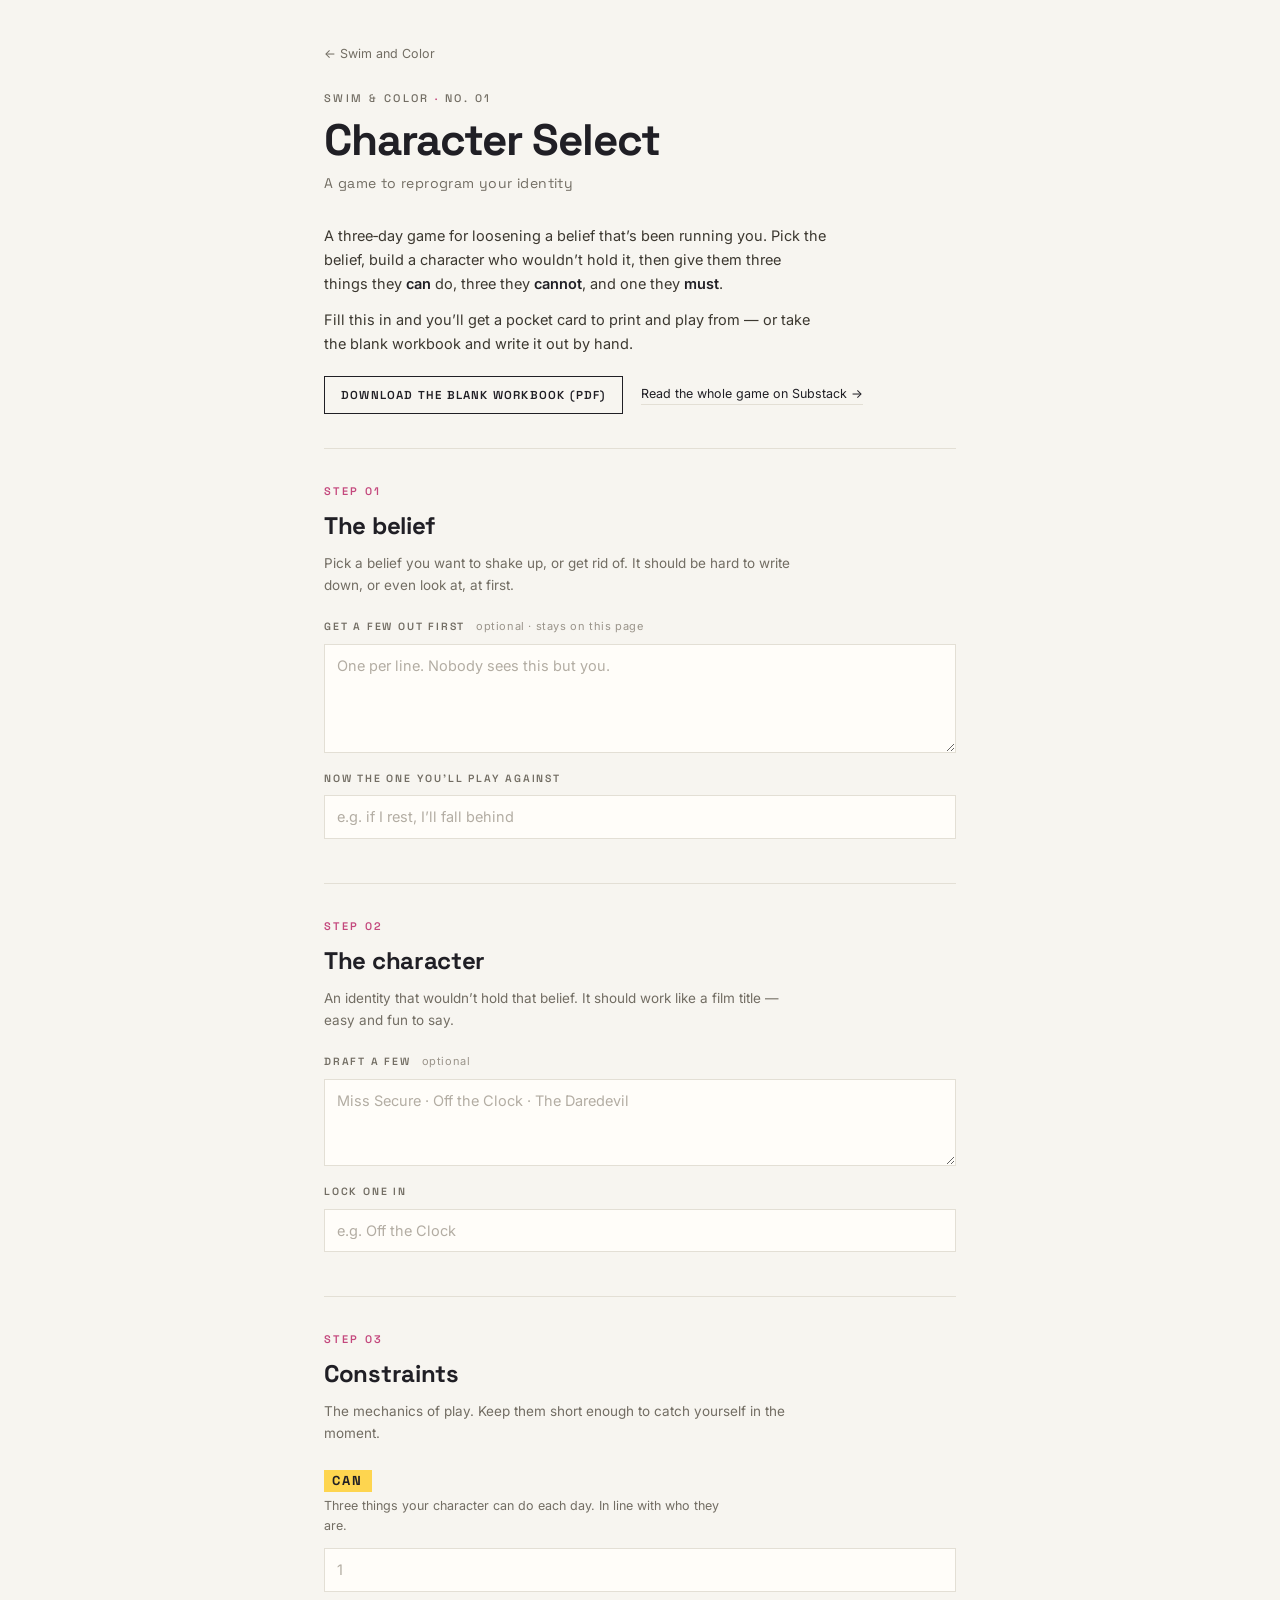
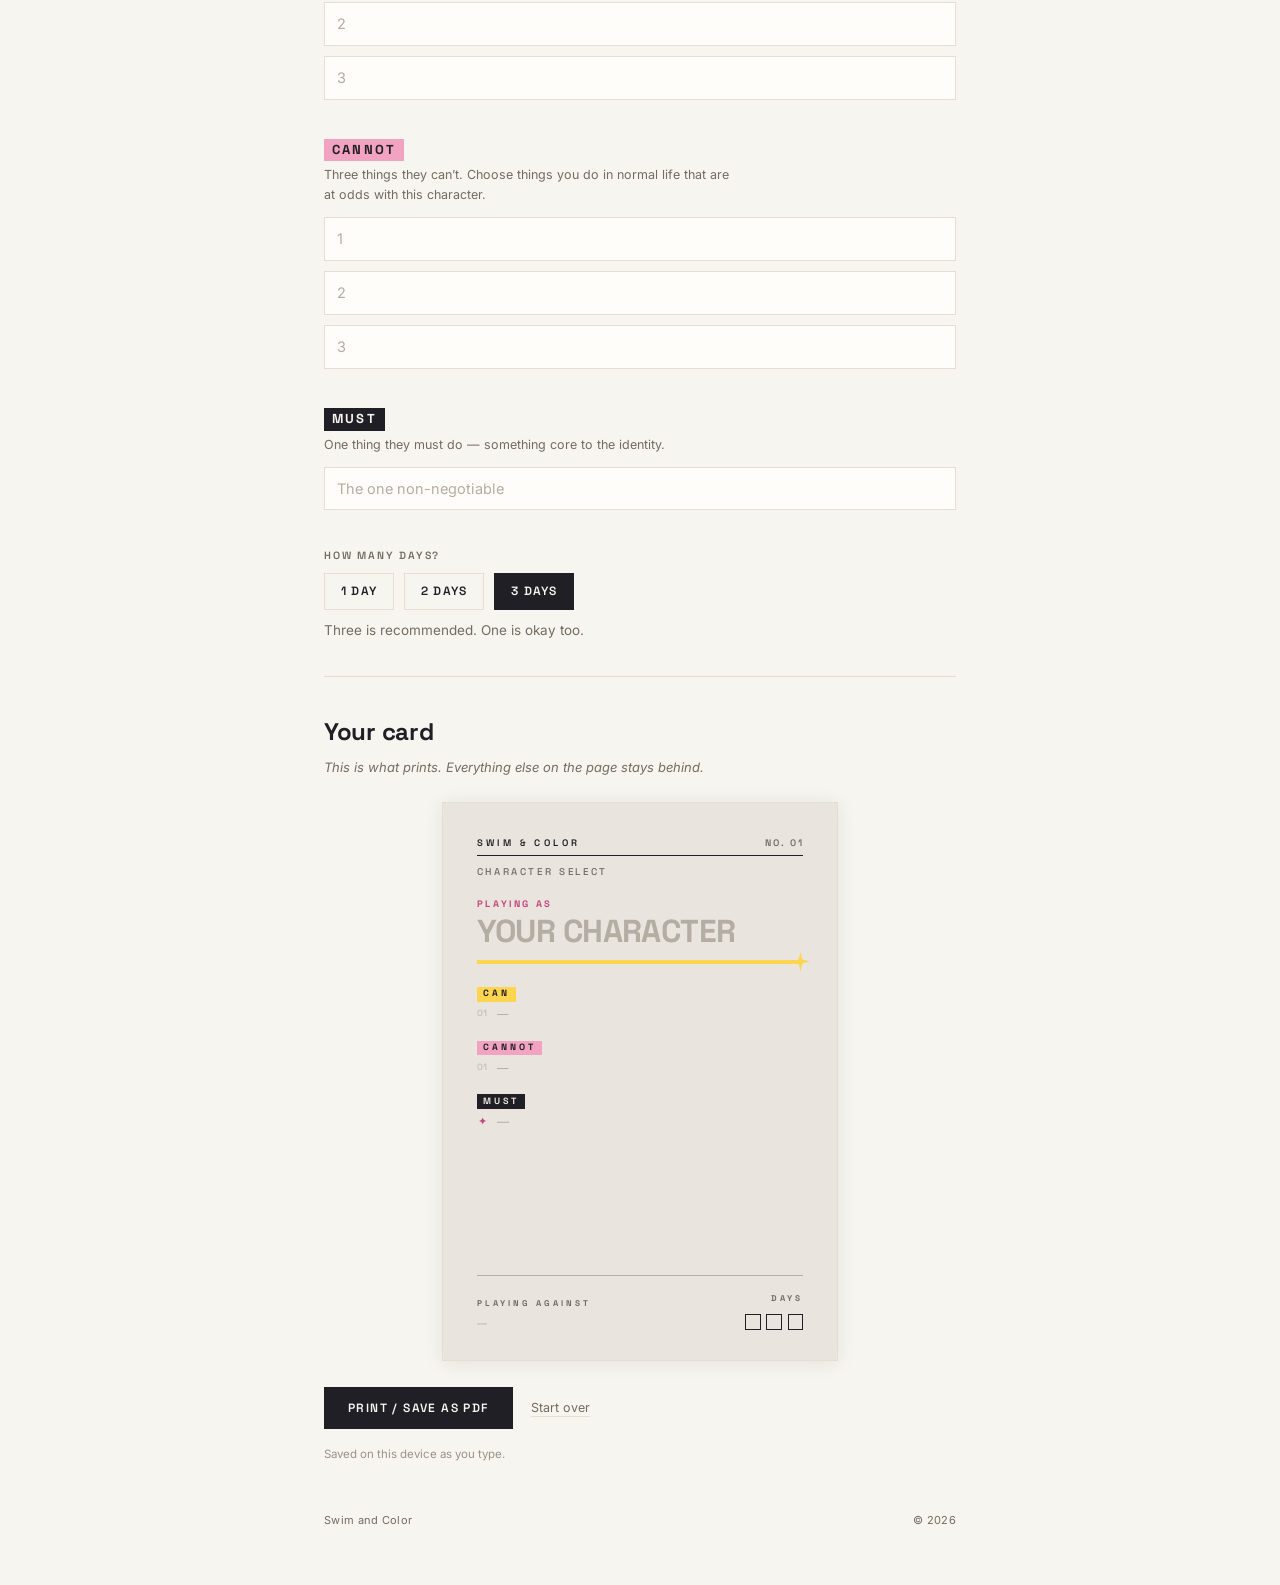
==== character-select/index.html @ 903e0525 "Add playable Character Select at /character-select/ Digital setup flow for the No. 01 game: belief, " ====
<!doctype html>
<html lang="en">
<head>
<meta charset="utf-8">
<meta name="viewport" content="width=device-width, initial-scale=1">
<title>Character Select — a game to reprogram your identity</title>
<meta name="description" content="Play Character Select, a three-day game from Swim and Color. Pick a belief, build a character who wouldn't hold it, and print a pocket card to play from.">
<link rel="canonical" href="https://swimandcolor.com/character-select/">

<link rel="icon" type="image/png" sizes="32x32" href="../images/favicon-32.png">
<link rel="icon" type="image/png" sizes="512x512" href="../images/favicon-512.png">
<link rel="apple-touch-icon" href="../images/apple-touch-icon.png">

<meta property="og:type" content="article">
<meta property="og:site_name" content="Swim and Color">
<meta property="og:title" content="Character Select">
<meta property="og:description" content="A three-day game for loosening a belief that's been running you.">
<meta property="og:url" content="https://swimandcolor.com/character-select/">
<meta property="og:image" content="https://swimandcolor.com/images/character-select-cover.jpg">
<meta name="twitter:card" content="summary_large_image">
<meta name="twitter:title" content="Character Select">
<meta name="twitter:description" content="A three-day game for loosening a belief that's been running you.">
<meta name="twitter:image" content="https://swimandcolor.com/images/character-select-cover.jpg">

<link rel="preconnect" href="https://fonts.googleapis.com">
<link rel="preconnect" href="https://fonts.gstatic.com" crossorigin>
<link href="https://fonts.googleapis.com/css2?family=Space+Grotesk:wght@400;500;600;700&family=Inter:wght@400;500;600&display=swap" rel="stylesheet">
<link rel="stylesheet" href="play.css">
</head>
<body>

<div class="wrap">

  <header class="ph">
    <a class="back" href="../">&larr; Swim and Color</a>
    <p class="ph-kicker">Swim &amp; Color <span class="dot">&middot;</span> No. 01</p>
    <h1 class="ph-title">Character Select</h1>
    <p class="ph-sub">A game to reprogram your identity</p>
  </header>

  <section class="intro">
    <p>A three&#8209;day game for loosening a belief that&rsquo;s been running you. Pick the belief, build a character who wouldn&rsquo;t hold it, then give them three things they <em>can</em> do, three they <em>cannot</em>, and one they <em>must</em>.</p>
    <p>Fill this in and you&rsquo;ll get a pocket card to print and play from &mdash; or take the blank workbook and write it out by hand.</p>
    <div class="intro-actions">
      <a class="pill" href="character-select.pdf" download>Download the blank workbook (PDF)</a>
      <a class="quiet" href="https://swimandcolor.substack.com" target="_blank" rel="noopener">Read the whole game on Substack &rarr;</a>
    </div>
  </section>

  <form id="game" autocomplete="off">

    <section class="step">
      <p class="step-no">Step 01</p>
      <h2>The belief</h2>
      <p class="step-help">Pick a belief you want to shake up, or get rid of. It should be hard to write down, or even look at, at first.</p>

      <label class="fl" for="brainstorm">Get a few out first <span class="opt">optional &middot; stays on this page</span></label>
      <textarea id="brainstorm" rows="4" placeholder="One per line. Nobody sees this but you."></textarea>

      <label class="fl" for="belief">Now the one you&rsquo;ll play against</label>
      <input type="text" id="belief" maxlength="120" placeholder="e.g. if I rest, I&rsquo;ll fall behind">
    </section>

    <section class="step">
      <p class="step-no">Step 02</p>
      <h2>The character</h2>
      <p class="step-help">An identity that wouldn&rsquo;t hold that belief. It should work like a film title &mdash; easy and fun to say.</p>

      <label class="fl" for="drafts">Draft a few <span class="opt">optional</span></label>
      <textarea id="drafts" rows="3" placeholder="Miss Secure &middot; Off the Clock &middot; The Daredevil"></textarea>

      <label class="fl" for="character">Lock one in</label>
      <input type="text" id="character" maxlength="40" placeholder="e.g. Off the Clock">
    </section>

    <section class="step">
      <p class="step-no">Step 03</p>
      <h2>Constraints</h2>
      <p class="step-help">The mechanics of play. Keep them short enough to catch yourself in the moment.</p>

      <div class="con">
        <p class="con-label can">Can</p>
        <p class="con-help">Three things your character can do each day. In line with who they are.</p>
        <input type="text" id="can1" maxlength="70" placeholder="1">
        <input type="text" id="can2" maxlength="70" placeholder="2">
        <input type="text" id="can3" maxlength="70" placeholder="3">
      </div>

      <div class="con">
        <p class="con-label cannot">Cannot</p>
        <p class="con-help">Three things they can&rsquo;t. Choose things you do in normal life that are at odds with this character.</p>
        <input type="text" id="cannot1" maxlength="70" placeholder="1">
        <input type="text" id="cannot2" maxlength="70" placeholder="2">
        <input type="text" id="cannot3" maxlength="70" placeholder="3">
      </div>

      <div class="con">
        <p class="con-label must">Must</p>
        <p class="con-help">One thing they must do &mdash; something core to the identity.</p>
        <input type="text" id="must" maxlength="70" placeholder="The one non-negotiable">
      </div>

      <p class="fl standalone">How many days?</p>
      <div class="days">
        <label><input type="radio" name="days" value="1"><span>1 day</span></label>
        <label><input type="radio" name="days" value="2"><span>2 days</span></label>
        <label><input type="radio" name="days" value="3" checked><span>3 days</span></label>
      </div>
      <p class="step-help tight">Three is recommended. One is okay too.</p>
    </section>

  </form>

  <section class="out">
    <h2 class="out-title">Your card</h2>
    <p class="out-help">This is what prints. Everything else on the page stays behind.</p>

    <div class="card-stage">
      <div class="card" id="card">
        <div class="card-head">
          <span>Swim &amp; Color</span>
          <span>No. 01</span>
        </div>

        <p class="card-game">Character Select</p>

        <p class="card-kicker">Playing as</p>
        <p class="card-name" id="c-name">Your character</p>

        <div class="card-rule">
          <svg viewBox="0 0 24 24" aria-hidden="true"><path d="M12 0 L14.4 9.6 L24 12 L14.4 14.4 L12 24 L9.6 14.4 L0 12 L9.6 9.6 Z"/></svg>
        </div>

        <div class="card-block">
          <p class="card-label">Can</p>
          <ol class="card-list" id="c-can"><li class="ph-li">&mdash;</li></ol>
        </div>

        <div class="card-block">
          <p class="card-label cannot">Cannot</p>
          <ol class="card-list" id="c-cannot"><li class="ph-li">&mdash;</li></ol>
        </div>

        <div class="card-block">
          <p class="card-label must">Must</p>
          <p class="card-must" id="c-must">&mdash;</p>
        </div>

        <div class="card-foot">
          <div class="card-belief" id="c-belief-wrap">
            <p class="card-label sm">Playing against</p>
            <p class="card-belief-text" id="c-belief">&mdash;</p>
          </div>
          <div class="card-days">
            <span class="card-label sm">Days</span>
            <span class="boxes" id="c-days"></span>
          </div>
        </div>
      </div>
    </div>

    <div class="out-actions">
      <button type="button" class="btn" id="print">Print / Save as PDF</button>
      <button type="button" class="quiet-btn" id="reset">Start over</button>
    </div>
    <p class="saved" id="saved">Saved on this device as you type.</p>
  </section>

  <footer class="pf">
    <a href="../">Swim and Color</a>
    <span>&copy; 2026</span>
  </footer>

</div>

<script src="play.js"></script>
</body>
</html>
---- character-select/play.css ----
:root{
  --ink:#201F25;
  --paper:#F7F5F0;
  --card-paper:#E9E4DD;
  --pink:#F2A3C1;
  --pink-deep:#C4487D;
  --yellow:#FED54F;
  --muted:#726D63;
  --body:#3C3830;
  --line:#E3DFD5;
  --disp:'Space Grotesk',-apple-system,BlinkMacSystemFont,'Segoe UI',sans-serif;
  --sans:'Inter',-apple-system,BlinkMacSystemFont,'Segoe UI',sans-serif;
  --max:680px;
}

*{box-sizing:border-box}
html,body{margin:0;padding:0}
html{color-scheme:light}

body{
  background:var(--paper);
  color:var(--ink);
  font-family:var(--sans);
  line-height:1.6;
  -webkit-font-smoothing:antialiased;
}

.wrap{max-width:var(--max);margin:0 auto;padding:0 24px}

/* ---------- PAGE HEADER ---------- */
.ph{padding:40px 0 0}

.back{
  display:inline-block;
  font-size:12.5px;
  color:var(--muted);
  text-decoration:none;
  margin-bottom:26px;
}
.back:hover{color:var(--ink)}

.ph-kicker{
  font-family:var(--disp);
  font-size:11px;
  font-weight:500;
  letter-spacing:2.4px;
  text-transform:uppercase;
  color:var(--muted);
  margin:0 0 10px;
}
.ph-kicker .dot{color:var(--pink-deep)}

.ph-title{
  font-family:var(--disp);
  font-weight:700;
  font-size:44px;
  line-height:1;
  letter-spacing:-1px;
  margin:0;
}

.ph-sub{
  font-family:var(--disp);
  font-size:14px;
  font-weight:400;
  letter-spacing:.4px;
  color:var(--muted);
  margin:10px 0 0;
}

@media (max-width:560px){ .ph-title{font-size:34px} }

/* ---------- INTRO ---------- */
.intro{
  padding:30px 0 34px;
  border-bottom:1px solid var(--line);
}

.intro p{
  font-size:14.5px;
  color:var(--body);
  line-height:1.65;
  margin:0 0 12px;
  max-width:56ch;
}

.intro em{font-style:normal;font-weight:600;color:var(--ink)}

.intro-actions{
  display:flex;
  align-items:center;
  gap:18px;
  flex-wrap:wrap;
  margin-top:20px;
}

.pill{
  display:inline-block;
  font-family:var(--disp);
  font-size:11.5px;
  font-weight:600;
  letter-spacing:1.2px;
  text-transform:uppercase;
  text-decoration:none;
  color:var(--ink);
  border:1px solid var(--ink);
  padding:9px 16px;
  transition:background .18s ease,color .18s ease;
}
.pill:hover{background:var(--ink);color:var(--paper)}

.quiet{
  font-size:12.5px;
  color:var(--ink);
  text-decoration:none;
  border-bottom:1px solid var(--line);
}
.quiet:hover{border-bottom-color:var(--ink)}

/* ---------- STEPS ---------- */
.step{
  padding:34px 0;
  border-bottom:1px solid var(--line);
}

.step-no{
  font-family:var(--disp);
  font-size:11px;
  font-weight:600;
  letter-spacing:2.4px;
  text-transform:uppercase;
  color:var(--pink-deep);
  margin:0 0 6px;
}

.step h2{
  font-family:var(--disp);
  font-weight:700;
  font-size:24px;
  letter-spacing:-.3px;
  margin:0 0 8px;
}

.step-help{
  font-size:13.5px;
  color:var(--muted);
  margin:0 0 22px;
  max-width:54ch;
  line-height:1.6;
}
.step-help.tight{margin:10px 0 0}

.fl{
  display:block;
  font-family:var(--disp);
  font-size:10.5px;
  font-weight:600;
  letter-spacing:1.8px;
  text-transform:uppercase;
  color:var(--muted);
  margin:0 0 8px;
}
.fl.standalone{margin-top:28px}

.opt{
  font-weight:400;
  letter-spacing:.6px;
  text-transform:none;
  font-family:var(--sans);
  font-size:11px;
  color:#9A948A;
  margin-left:6px;
}

input[type=text],textarea{
  width:100%;
  font-family:var(--sans);
  font-size:14.5px;
  color:var(--ink);
  background:#FFFDF9;
  border:1px solid var(--line);
  padding:10px 12px;
  margin-bottom:10px;
  line-height:1.5;
  transition:border-color .15s ease;
}
textarea{resize:vertical}

input[type=text]:focus,textarea:focus{
  outline:none;
  border-color:var(--ink);
}

input[type=text]::placeholder,textarea::placeholder{color:#B3ADA3}

/* ---------- CONSTRAINTS ---------- */
.con{margin-bottom:26px}
.con:last-of-type{margin-bottom:0}

.con-label{
  font-family:var(--disp);
  font-size:13px;
  font-weight:700;
  letter-spacing:2.2px;
  text-transform:uppercase;
  margin:0 0 4px;
  display:inline-block;
  padding:1px 8px;
}
.con-label.can{background:var(--yellow)}
.con-label.cannot{background:var(--pink)}
.con-label.must{background:var(--ink);color:var(--paper)}

.con-help{
  font-size:12.5px;
  color:var(--muted);
  margin:0 0 12px;
  max-width:52ch;
}

/* ---------- DAYS ---------- */
.days{display:flex;gap:10px;flex-wrap:wrap}

.days label{cursor:pointer}
.days input{position:absolute;opacity:0;pointer-events:none}

.days span{
  display:inline-block;
  font-family:var(--disp);
  font-size:12px;
  font-weight:600;
  letter-spacing:1.2px;
  text-transform:uppercase;
  border:1px solid var(--line);
  padding:8px 16px;
  transition:all .15s ease;
}

.days input:checked + span{
  border-color:var(--ink);
  background:var(--ink);
  color:var(--paper);
}

.days input:focus-visible + span{outline:2px solid var(--pink-deep);outline-offset:2px}

/* ---------- OUTPUT ---------- */
.out{padding:36px 0 0}

.out-title{
  font-family:var(--disp);
  font-weight:700;
  font-size:24px;
  letter-spacing:-.3px;
  margin:0 0 6px;
}

.out-help{
  font-size:13px;
  color:var(--muted);
  font-style:italic;
  margin:0 0 24px;
}

.card-stage{
  display:flex;
  justify-content:center;
  margin-bottom:26px;
}

.out-actions{
  display:flex;
  align-items:center;
  gap:18px;
  flex-wrap:wrap;
}

.btn{
  font-family:var(--disp);
  background:var(--ink);
  color:var(--paper);
  font-size:12px;
  font-weight:600;
  letter-spacing:1.4px;
  text-transform:uppercase;
  border:none;
  padding:13px 24px;
  cursor:pointer;
  transition:background .2s ease;
}
.btn:hover{background:var(--pink-deep)}

.quiet-btn{
  font-family:var(--sans);
  background:none;
  border:none;
  border-bottom:1px solid var(--line);
  padding:0 0 1px;
  font-size:12.5px;
  color:var(--muted);
  cursor:pointer;
}
.quiet-btn:hover{color:var(--ink);border-bottom-color:var(--ink)}

.saved{
  font-size:11.5px;
  color:#9A948A;
  margin:16px 0 0;
}

/* ---------- FOOTER ---------- */
.pf{
  display:flex;
  justify-content:space-between;
  padding:48px 0 56px;
  font-size:11px;
  color:var(--muted);
  letter-spacing:.3px;
}
.pf a{color:var(--muted);text-decoration:none}
.pf a:hover{color:var(--ink)}

/* ---------- THE CARD (designed in mm; prints 1:1 at A6) ---------- */
.card{
  width:105mm;
  height:148mm;
  flex-shrink:0;
  background:var(--card-paper);
  color:var(--ink);
  font-family:var(--disp);
  padding:9mm 9mm 8mm;
  display:flex;
  flex-direction:column;
  line-height:1.3;
  border:1px solid var(--line);
  box-shadow:0 2px 18px rgba(32,31,37,.09);
  transform-origin:top center;
  -webkit-print-color-adjust:exact;
  print-color-adjust:exact;
}

.card-head{
  display:flex;
  justify-content:space-between;
  font-size:2.5mm;
  font-weight:600;
  letter-spacing:.9mm;
  text-transform:uppercase;
  border-bottom:.5mm solid var(--ink);
  padding-bottom:1.6mm;
}
.card-head span:last-child{letter-spacing:.5mm;color:var(--muted)}

.card-game{
  font-size:2.6mm;
  font-weight:500;
  letter-spacing:.7mm;
  text-transform:uppercase;
  color:var(--muted);
  margin:2.6mm 0 0;
}

.card-kicker{
  font-size:2.5mm;
  font-weight:700;
  letter-spacing:.7mm;
  text-transform:uppercase;
  color:var(--pink-deep);
  margin:5mm 0 1.2mm;
}

.card-name{
  font-size:8.4mm;
  font-weight:700;
  letter-spacing:-.15mm;
  line-height:1.02;
  text-transform:uppercase;
  margin:0;
  word-break:break-word;
}
.card-name.empty{color:#B3ADA3}

.card-rule{
  position:relative;
  height:1.1mm;
  background:var(--yellow);
  margin:3.4mm 0 4.6mm;
}
.card-rule svg{
  position:absolute;
  right:-1.6mm;
  top:-2mm;
  width:5mm;
  height:5mm;
  fill:var(--yellow);
}

.card-block{margin-bottom:3.4mm}

.card-label{
  font-size:2.4mm;
  font-weight:700;
  letter-spacing:.8mm;
  text-transform:uppercase;
  margin:0 0 1.4mm;
  display:inline-block;
  padding:.4mm 1.6mm;
  background:var(--yellow);
}
.card-label.cannot{background:var(--pink)}
.card-label.must{background:var(--ink);color:var(--card-paper)}
.card-label.sm{background:none;padding:0;color:var(--muted);font-size:2.2mm}

.card-list{
  list-style:none;
  margin:0;
  padding:0;
  counter-reset:c;
}
.card-list li{
  counter-increment:c;
  font-family:var(--sans);
  font-size:3mm;
  line-height:1.35;
  padding-left:5.4mm;
  position:relative;
  margin-bottom:1.3mm;
  min-height:3.6mm;
}
.card-list li:last-child{margin-bottom:0}
.card-list li::before{
  content:counter(c,decimal-leading-zero);
  position:absolute;
  left:0;
  top:.1mm;
  font-family:var(--disp);
  font-size:2.4mm;
  font-weight:600;
  color:var(--pink-deep);
  letter-spacing:.2mm;
}
.card-list li.ph-li{color:#B3ADA3}
.card-list li.ph-li::before{color:#C9C3B9}

.card-must{
  font-family:var(--sans);
  font-size:3.2mm;
  line-height:1.35;
  margin:0;
  padding-left:5.4mm;
  position:relative;
}
.card-must::before{
  content:"\2726";
  position:absolute;
  left:.4mm;
  top:-.2mm;
  font-size:3mm;
  color:var(--pink-deep);
}
.card-must.empty{color:#B3ADA3}

.card-foot{
  margin-top:auto;
  border-top:.35mm solid rgba(32,31,37,.28);
  padding-top:2.6mm;
  display:flex;
  justify-content:space-between;
  align-items:flex-end;
  gap:4mm;
}

.card-belief{flex:1;min-width:0}

.card-belief-text{
  font-family:var(--sans);
  font-size:2.6mm;
  font-style:italic;
  line-height:1.3;
  color:var(--muted);
  margin:.8mm 0 0;
}
.card-belief-text.empty{color:#B3ADA3}

.card-days{text-align:right;flex-shrink:0}

.boxes{display:flex;gap:1.4mm;margin-top:1.4mm;justify-content:flex-end}
.boxes i{
  display:block;
  width:4.2mm;
  height:4.2mm;
  border:.35mm solid var(--ink);
}

/* scale the preview down on small screens */
@media (max-width:470px){
  .card-stage{height:118mm;overflow:hidden}
  .card{transform:scale(.78)}
}
@media (max-width:390px){
  .card-stage{height:104mm}
  .card{transform:scale(.68)}
}

/* ---------- PRINT: the card only, at exact A6 ---------- */
@media print{
  @page{size:105mm 148mm;margin:0}

  html,body{background:#fff;margin:0;padding:0}
  .wrap{max-width:none;margin:0;padding:0}

  .wrap > *:not(.out){display:none !important}
  .out > *:not(.card-stage){display:none !important}
  .out{padding:0}

  .card-stage{display:block;margin:0;height:auto;overflow:visible}

  .card{
    width:105mm;
    height:148mm;
    transform:none;
    border:none;
    box-shadow:none;
    page-break-inside:avoid;
    break-inside:avoid;
  }
}
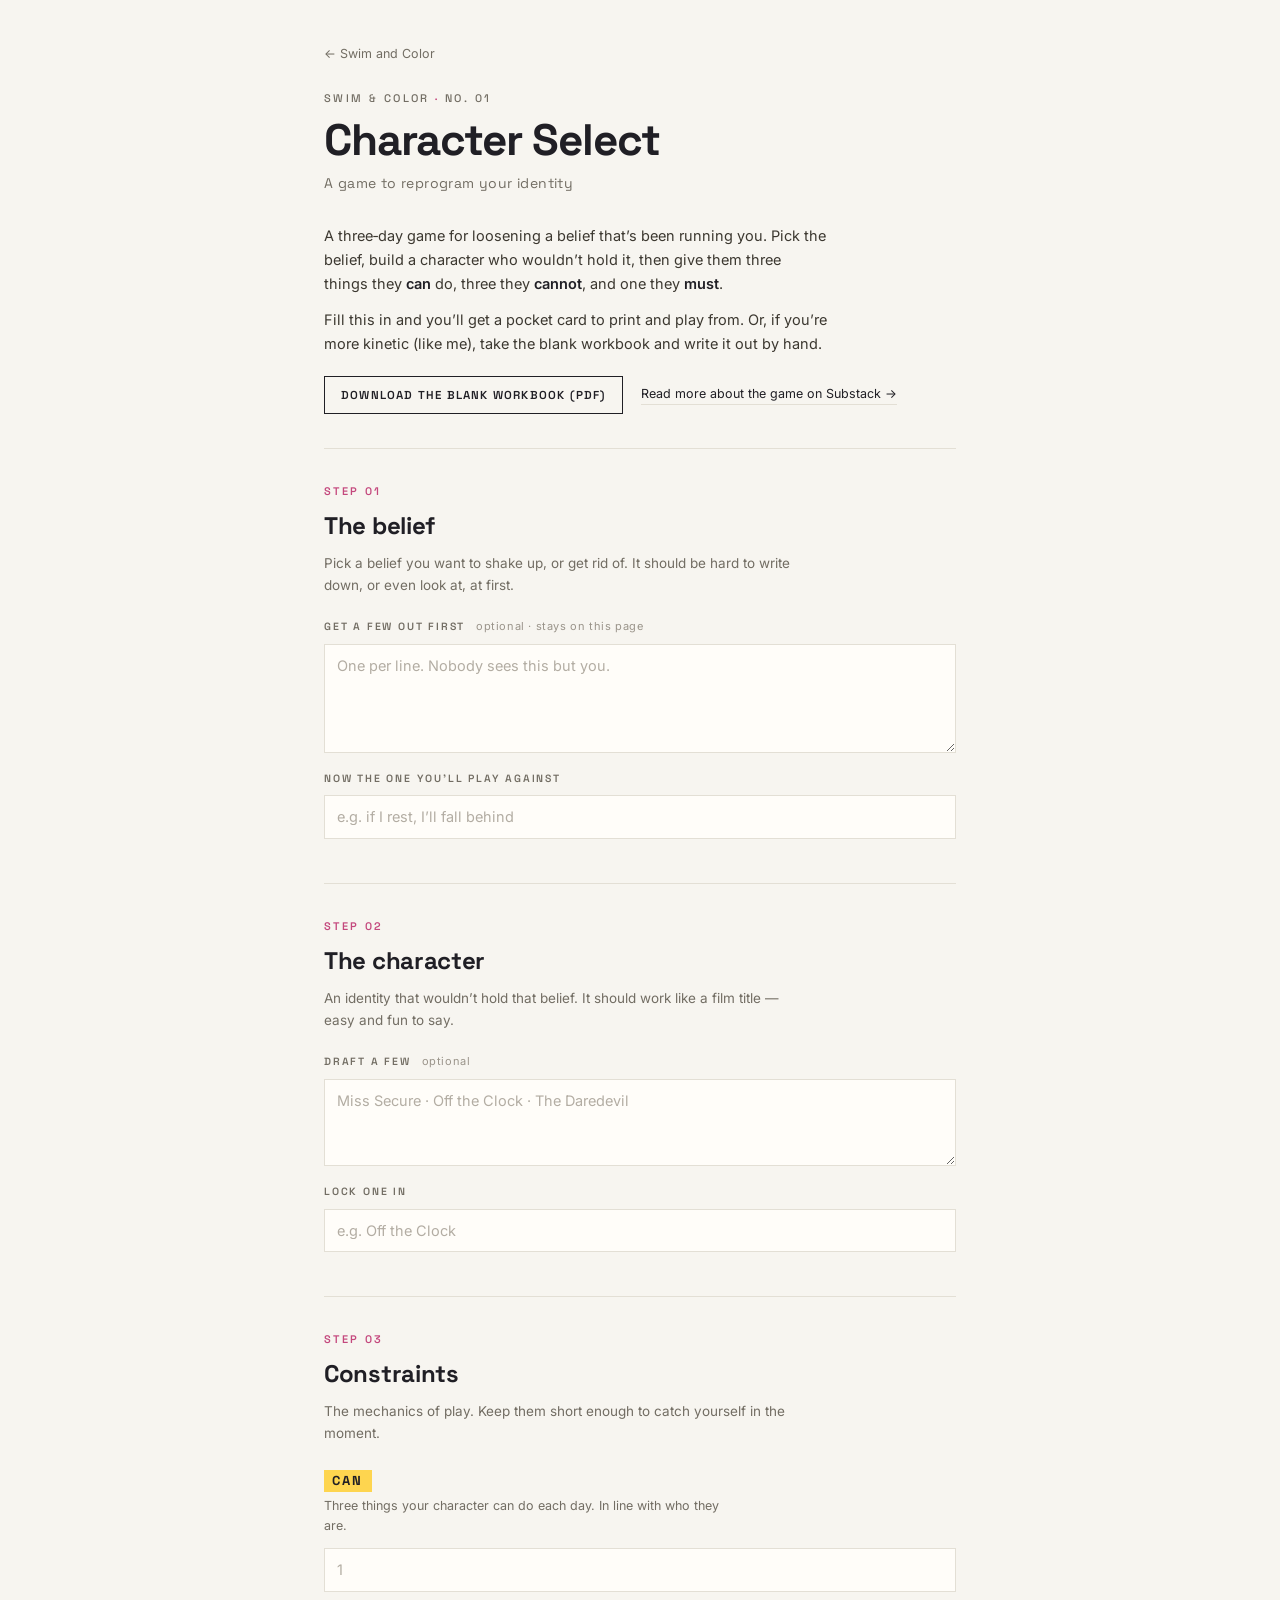
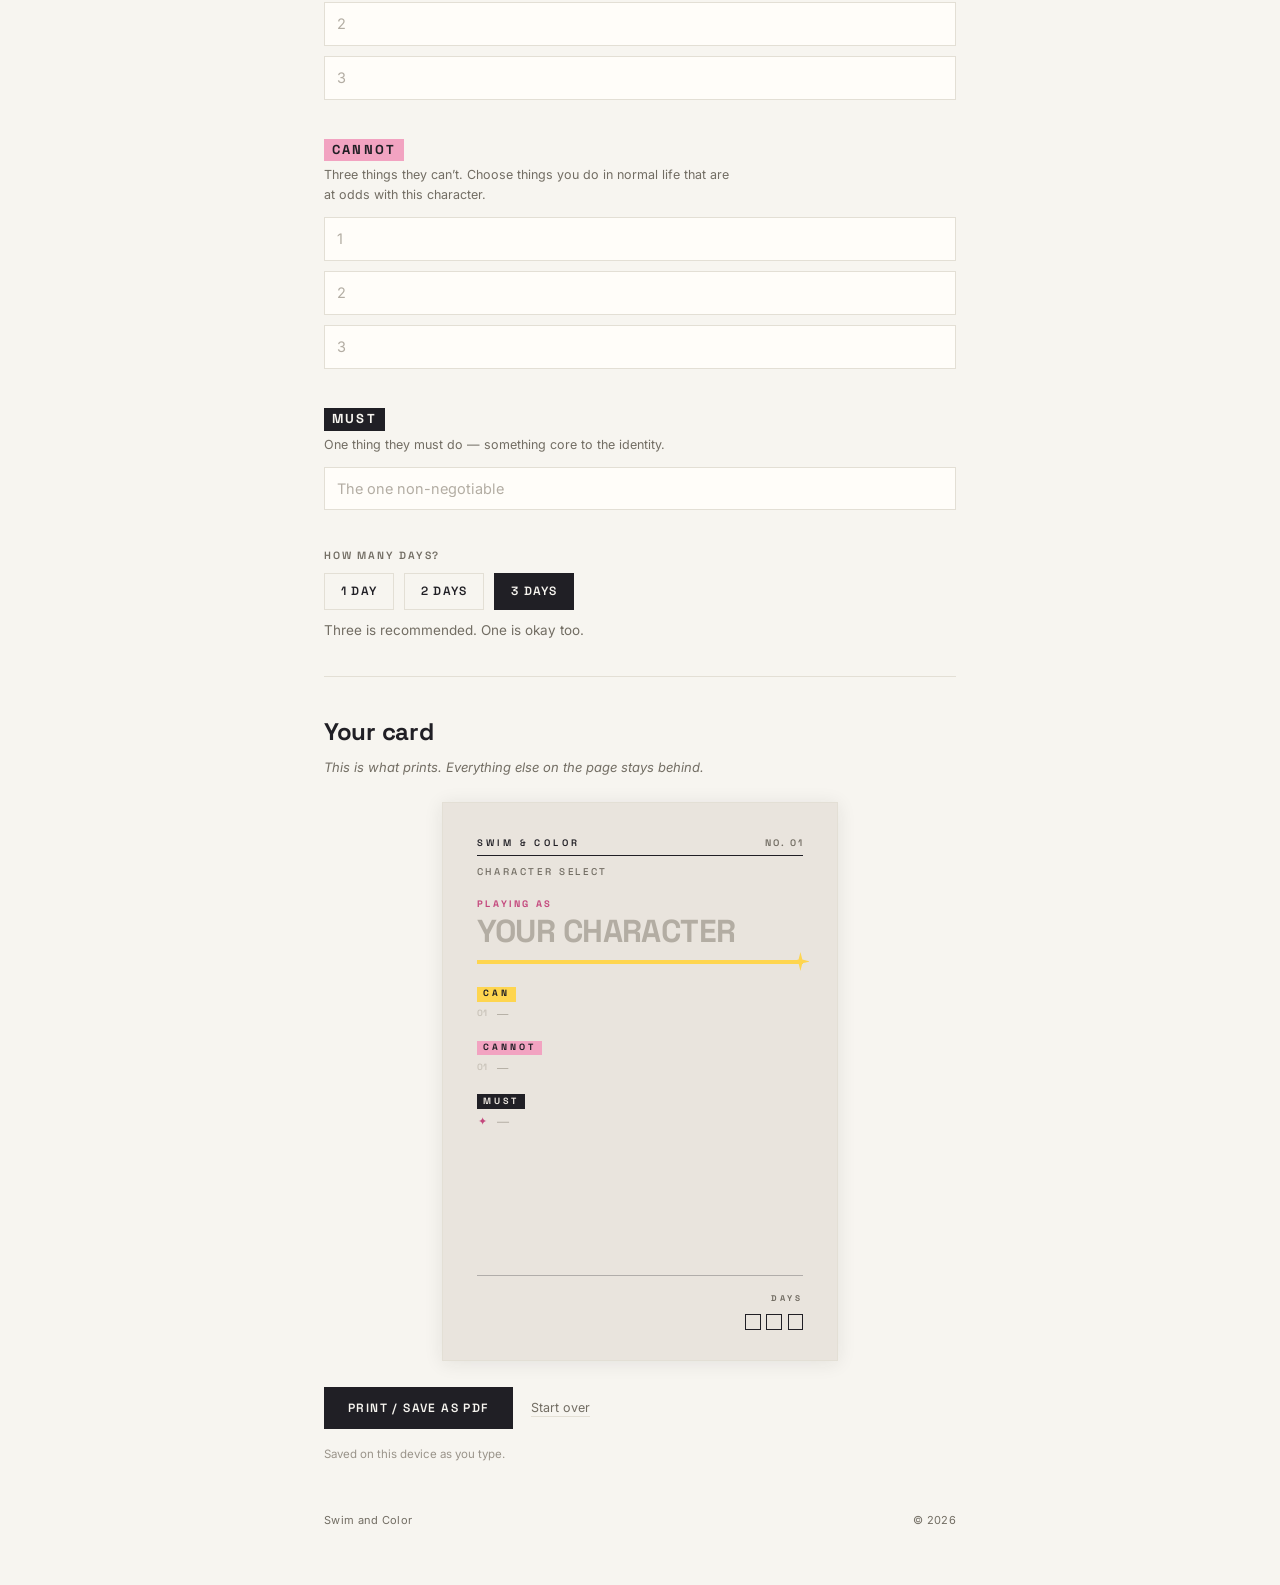
==== commit fb7f0ef5: "Drop "Playing against" from the pocket card The belief no longer prints. It stays in the form as Ste" ====
--- a/character-select/index.html
+++ b/character-select/index.html
@@ -16,11 +16,15 @@
 <meta property="og:title" content="Character Select">
 <meta property="og:description" content="A three-day game for loosening a belief that's been running you.">
 <meta property="og:url" content="https://swimandcolor.com/character-select/">
-<meta property="og:image" content="https://swimandcolor.com/images/character-select-cover.jpg">
+<meta property="og:image" content="https://swimandcolor.com/images/character-select-og.jpg">
+<meta property="og:image:width" content="1200">
+<meta property="og:image:height" content="630">
+<meta property="og:image:alt" content="The Character Select pocket card, filled in and ready to print.">
 <meta name="twitter:card" content="summary_large_image">
 <meta name="twitter:title" content="Character Select">
 <meta name="twitter:description" content="A three-day game for loosening a belief that's been running you.">
-<meta name="twitter:image" content="https://swimandcolor.com/images/character-select-cover.jpg">
+<meta name="twitter:image" content="https://swimandcolor.com/images/character-select-og.jpg">
+<meta name="twitter:image:alt" content="The Character Select pocket card, filled in and ready to print.">
 
 <link rel="preconnect" href="https://fonts.googleapis.com">
 <link rel="preconnect" href="https://fonts.gstatic.com" crossorigin>
@@ -40,10 +44,10 @@
 
   <section class="intro">
     <p>A three&#8209;day game for loosening a belief that&rsquo;s been running you. Pick the belief, build a character who wouldn&rsquo;t hold it, then give them three things they <em>can</em> do, three they <em>cannot</em>, and one they <em>must</em>.</p>
-    <p>Fill this in and you&rsquo;ll get a pocket card to print and play from &mdash; or take the blank workbook and write it out by hand.</p>
+    <p>Fill this in and you&rsquo;ll get a pocket card to print and play from. Or, if you&rsquo;re more kinetic (like me), take the blank workbook and write it out by hand.</p>
     <div class="intro-actions">
       <a class="pill" href="character-select.pdf" download>Download the blank workbook (PDF)</a>
-      <a class="quiet" href="https://swimandcolor.substack.com" target="_blank" rel="noopener">Read the whole game on Substack &rarr;</a>
+      <a class="quiet" href="https://swimandcolor.substack.com" target="_blank" rel="noopener">Read more about the game on Substack &rarr;</a>
     </div>
   </section>
 
@@ -147,10 +151,6 @@
         </div>
 
         <div class="card-foot">
-          <div class="card-belief" id="c-belief-wrap">
-            <p class="card-label sm">Playing against</p>
-            <p class="card-belief-text" id="c-belief">&mdash;</p>
-          </div>
           <div class="card-days">
             <span class="card-label sm">Days</span>
             <span class="boxes" id="c-days"></span>
--- a/character-select/play.css
+++ b/character-select/play.css
@@ -465,22 +465,10 @@
   border-top:.35mm solid rgba(32,31,37,.28);
   padding-top:2.6mm;
   display:flex;
-  justify-content:space-between;
+  justify-content:flex-end;
   align-items:flex-end;
   gap:4mm;
 }
-
-.card-belief{flex:1;min-width:0}
-
-.card-belief-text{
-  font-family:var(--sans);
-  font-size:2.6mm;
-  font-style:italic;
-  line-height:1.3;
-  color:var(--muted);
-  margin:.8mm 0 0;
-}
-.card-belief-text.empty{color:#B3ADA3}
 
 .card-days{text-align:right;flex-shrink:0}
 
